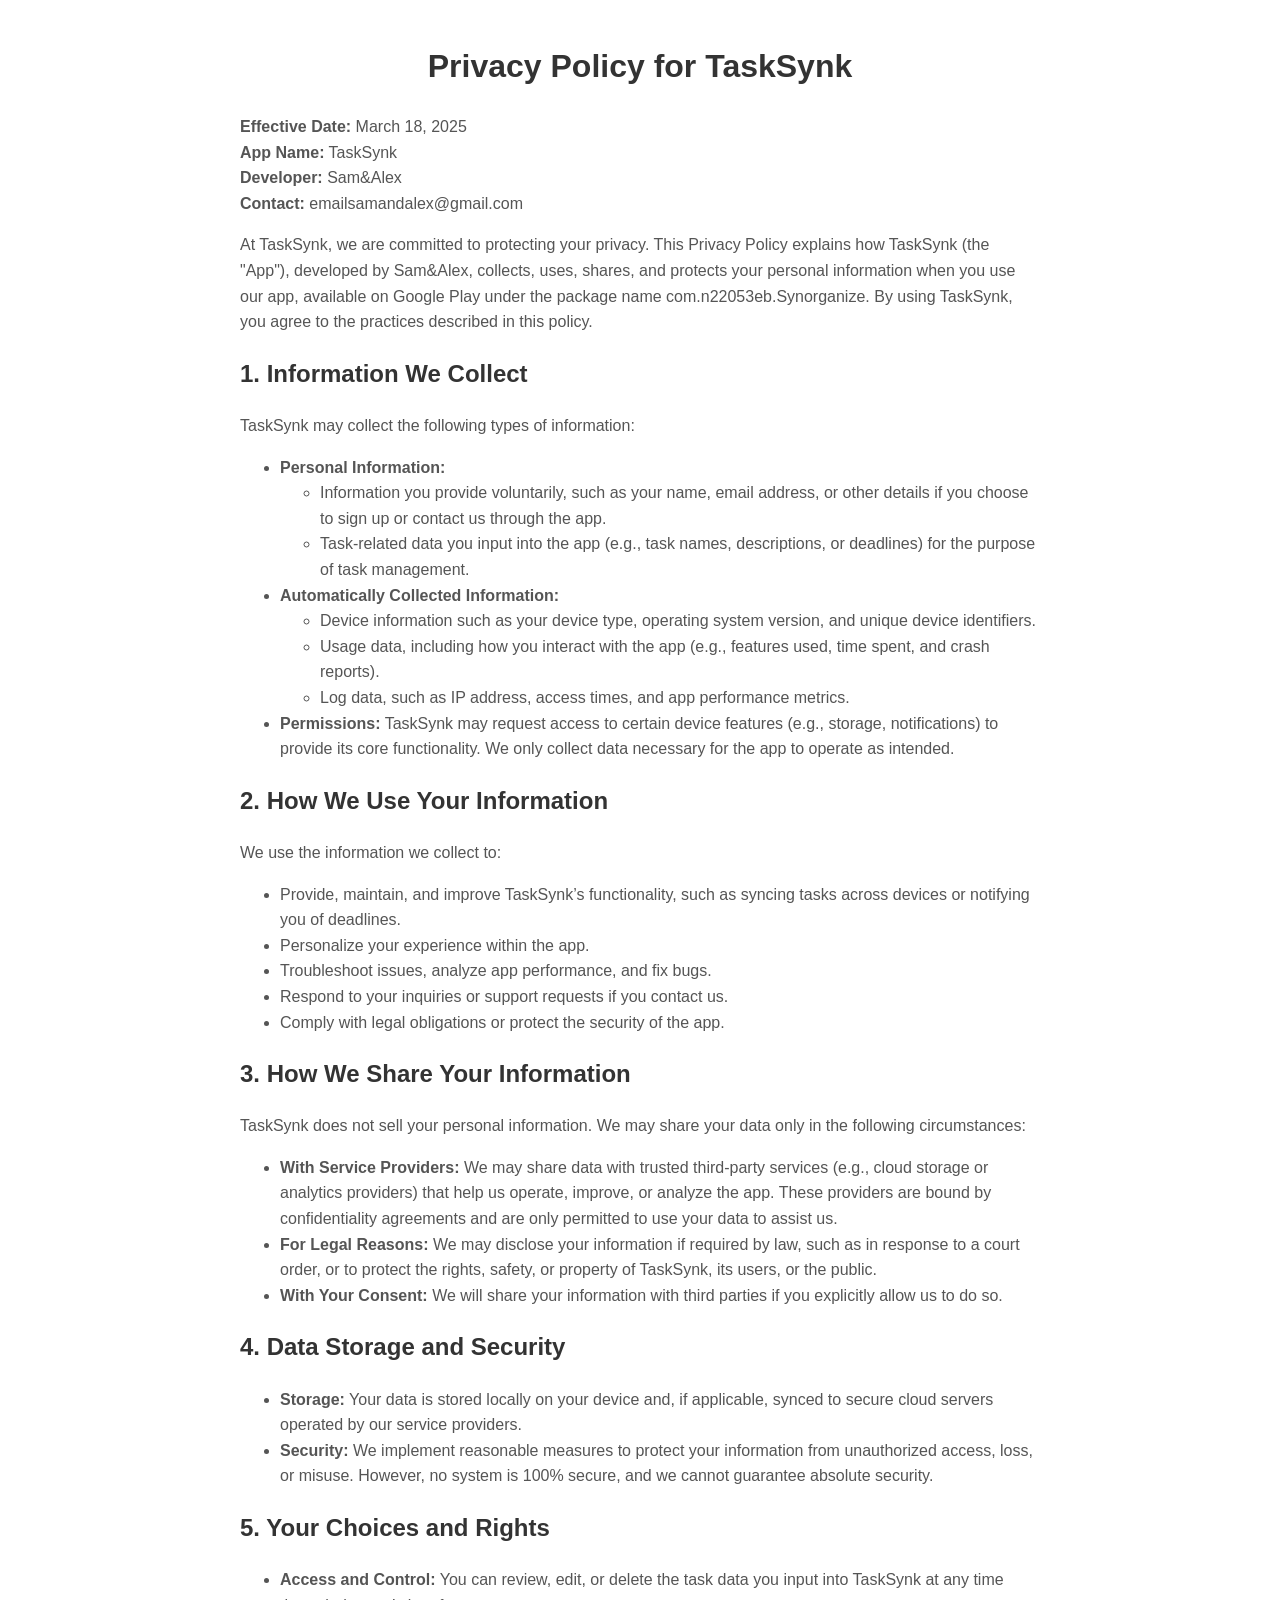
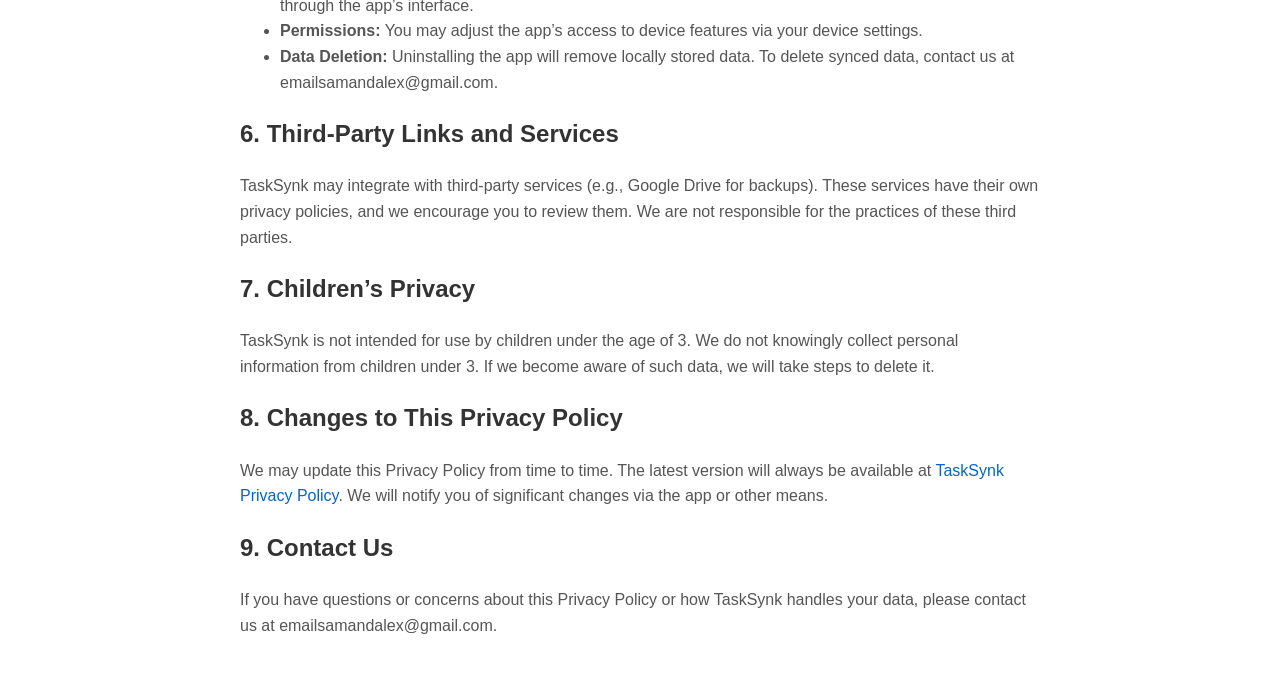
==== TaskSynkPrivacyPolicy/index.html @ 70a75675 "up4" ====
<!DOCTYPE html>
<html lang="en">
<head>
    <meta charset="UTF-8">
    <meta name="viewport" content="width=device-width, initial-scale=1.0">
    <title>TaskSynk Privacy Policy</title>
    <style>
        body {
            font-family: Arial, sans-serif;
            line-height: 1.6;
            margin: 0;
            padding: 20px;
            max-width: 800px;
            margin-left: auto;
            margin-right: auto;
        }
        h1, h2 {
            color: #333;
        }
        h1 {
            text-align: center;
        }
        p, ul {
            color: #555;
        }
        a {
            color: #0066cc;
            text-decoration: none;
        }
        a:hover {
            text-decoration: underline;
        }
    </style>
</head>
<body>
    <h1>Privacy Policy for TaskSynk</h1>
    <p><strong>Effective Date:</strong> March 18, 2025<br>
    <strong>App Name:</strong> TaskSynk<br>
    <strong>Developer:</strong> Sam&Alex <br>
    <strong>Contact:</strong> emailsamandalex@gmail.com </p>

    <p>At TaskSynk, we are committed to protecting your privacy. This Privacy Policy explains how TaskSynk (the "App"), developed by Sam&Alex, collects, uses, shares, and protects your personal information when you use our app, available on Google Play under the package name com.n22053eb.Synorganize. By using TaskSynk, you agree to the practices described in this policy.</p>

    <h2>1. Information We Collect</h2>
    <p>TaskSynk may collect the following types of information:</p>
    <ul>
        <li><strong>Personal Information:</strong>
            <ul>
                <li>Information you provide voluntarily, such as your name, email address, or other details if you choose to sign up or contact us through the app.</li>
                <li>Task-related data you input into the app (e.g., task names, descriptions, or deadlines) for the purpose of task management.</li>
            </ul>
        </li>
        <li><strong>Automatically Collected Information:</strong>
            <ul>
                <li>Device information such as your device type, operating system version, and unique device identifiers.</li>
                <li>Usage data, including how you interact with the app (e.g., features used, time spent, and crash reports).</li>
                <li>Log data, such as IP address, access times, and app performance metrics.</li>
            </ul>
        </li>
        <li><strong>Permissions:</strong> TaskSynk may request access to certain device features (e.g., storage, notifications) to provide its core functionality. We only collect data necessary for the app to operate as intended.</li>
    </ul>

    <h2>2. How We Use Your Information</h2>
    <p>We use the information we collect to:</p>
    <ul>
        <li>Provide, maintain, and improve TaskSynk’s functionality, such as syncing tasks across devices or notifying you of deadlines.</li>
        <li>Personalize your experience within the app.</li>
        <li>Troubleshoot issues, analyze app performance, and fix bugs.</li>
        <li>Respond to your inquiries or support requests if you contact us.</li>
        <li>Comply with legal obligations or protect the security of the app.</li>
    </ul>

    <h2>3. How We Share Your Information</h2>
    <p>TaskSynk does not sell your personal information. We may share your data only in the following circumstances:</p>
    <ul>
        <li><strong>With Service Providers:</strong> We may share data with trusted third-party services (e.g., cloud storage or analytics providers) that help us operate, improve, or analyze the app. These providers are bound by confidentiality agreements and are only permitted to use your data to assist us.</li>
        <li><strong>For Legal Reasons:</strong> We may disclose your information if required by law, such as in response to a court order, or to protect the rights, safety, or property of TaskSynk, its users, or the public.</li>
        <li><strong>With Your Consent:</strong> We will share your information with third parties if you explicitly allow us to do so.</li>
    </ul>

    <h2>4. Data Storage and Security</h2>
    <ul>
        <li><strong>Storage:</strong> Your data is stored locally on your device and, if applicable, synced to secure cloud servers operated by our service providers.</li>
        <li><strong>Security:</strong> We implement reasonable measures to protect your information from unauthorized access, loss, or misuse. However, no system is 100% secure, and we cannot guarantee absolute security.</li>
    </ul>

    <h2>5. Your Choices and Rights</h2>
    <ul>
        <li><strong>Access and Control:</strong> You can review, edit, or delete the task data you input into TaskSynk at any time through the app’s interface.</li>
        <li><strong>Permissions:</strong> You may adjust the app’s access to device features via your device settings.</li>
        <li><strong>Data Deletion:</strong> Uninstalling the app will remove locally stored data. To delete synced data, contact us at emailsamandalex@gmail.com.</li>
    </ul>

    <h2>6. Third-Party Links and Services</h2>
    <p>TaskSynk may integrate with third-party services (e.g., Google Drive for backups). These services have their own privacy policies, and we encourage you to review them. We are not responsible for the practices of these third parties.</p>

    <h2>7. Children’s Privacy</h2>
    <p>TaskSynk is not intended for use by children under the age of 3. We do not knowingly collect personal information from children under 3. If we become aware of such data, we will take steps to delete it.</p>

    <h2>8. Changes to This Privacy Policy</h2>
    <p>We may update this Privacy Policy from time to time. The latest version will always be available at <a href="https://tyagi-nishant.github.io/PrivacyPolicy/TaskSynk">TaskSynk Privacy Policy</a>. We will notify you of significant changes via the app or other means.</p>

    <h2>9. Contact Us</h2>
    <p>If you have questions or concerns about this Privacy Policy or how TaskSynk handles your data, please contact us at emailsamandalex@gmail.com.</p>
</body>
</html>
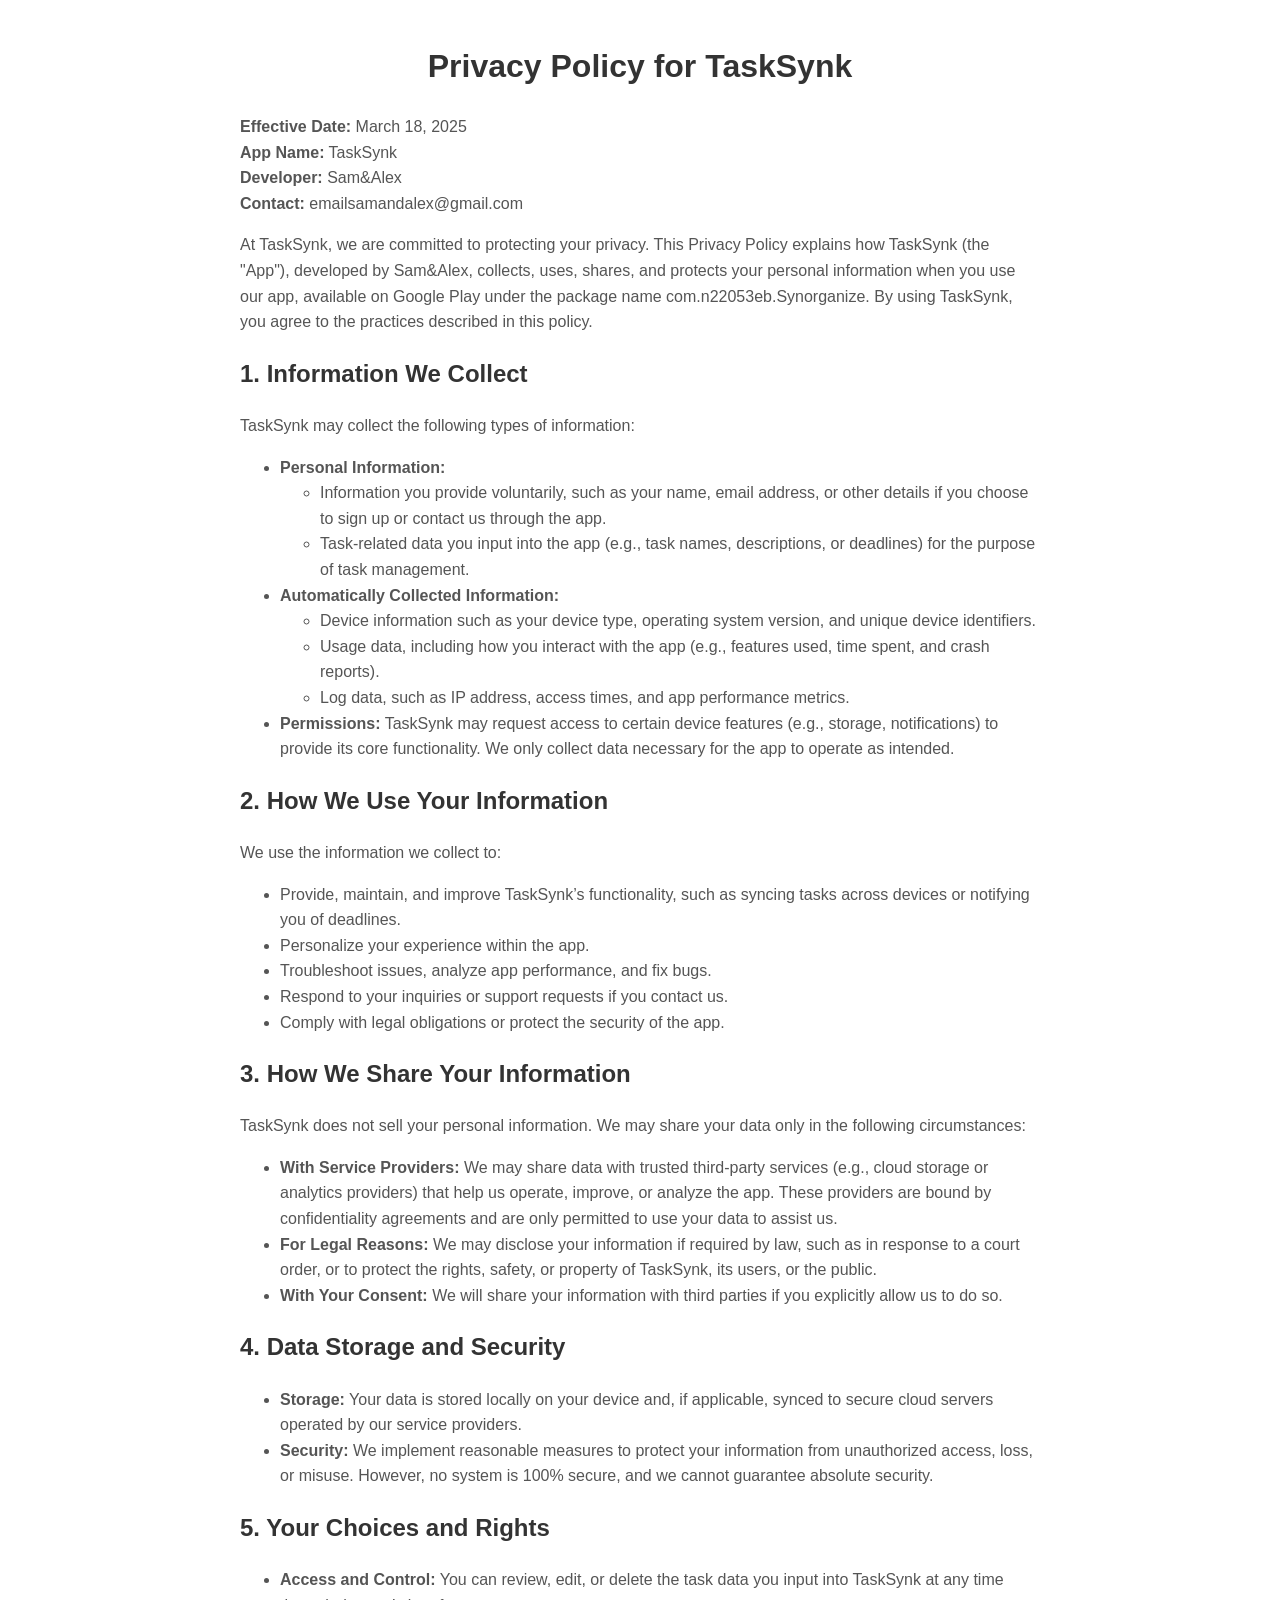
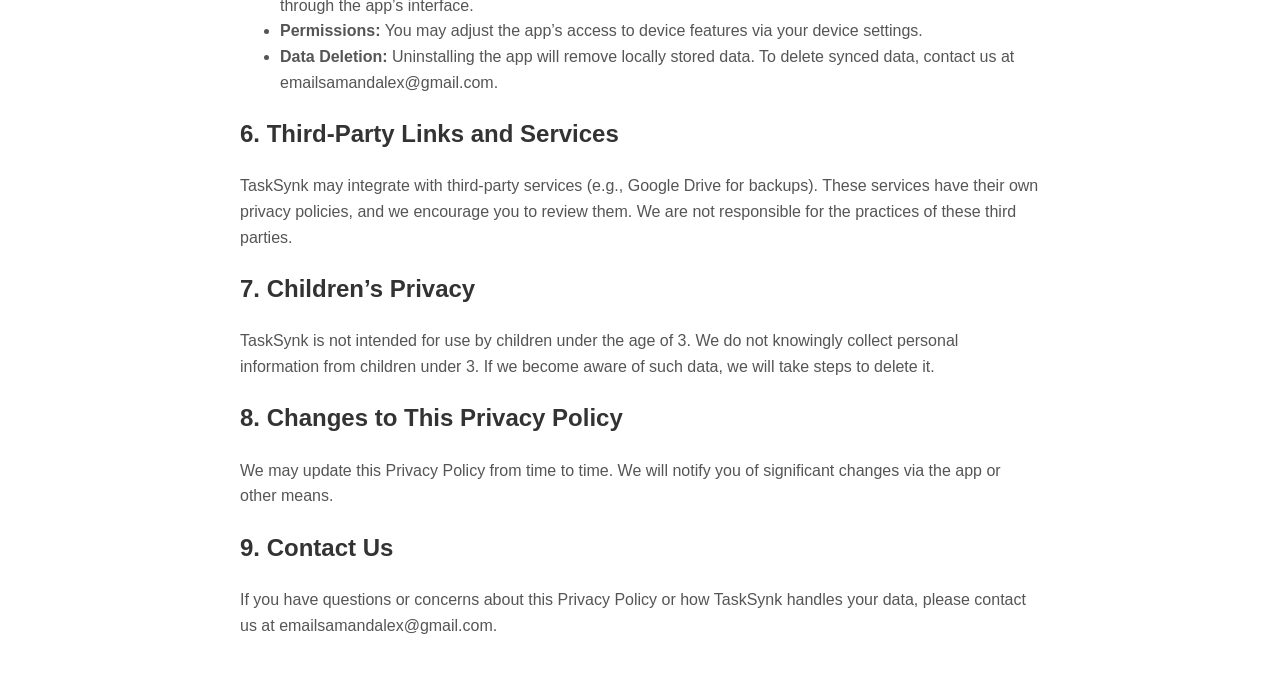
==== commit 9be52bba: "PP up" ====
--- a/TaskSynkPrivacyPolicy/index.html
+++ b/TaskSynkPrivacyPolicy/index.html
@@ -98,7 +98,7 @@
     <p>TaskSynk is not intended for use by children under the age of 3. We do not knowingly collect personal information from children under 3. If we become aware of such data, we will take steps to delete it.</p>
 
     <h2>8. Changes to This Privacy Policy</h2>
-    <p>We may update this Privacy Policy from time to time. The latest version will always be available at <a href="https://tyagi-nishant.github.io/PrivacyPolicy/TaskSynk">TaskSynk Privacy Policy</a>. We will notify you of significant changes via the app or other means.</p>
+    <p>We may update this Privacy Policy from time to time. We will notify you of significant changes via the app or other means.</p>
 
     <h2>9. Contact Us</h2>
     <p>If you have questions or concerns about this Privacy Policy or how TaskSynk handles your data, please contact us at emailsamandalex@gmail.com.</p>
